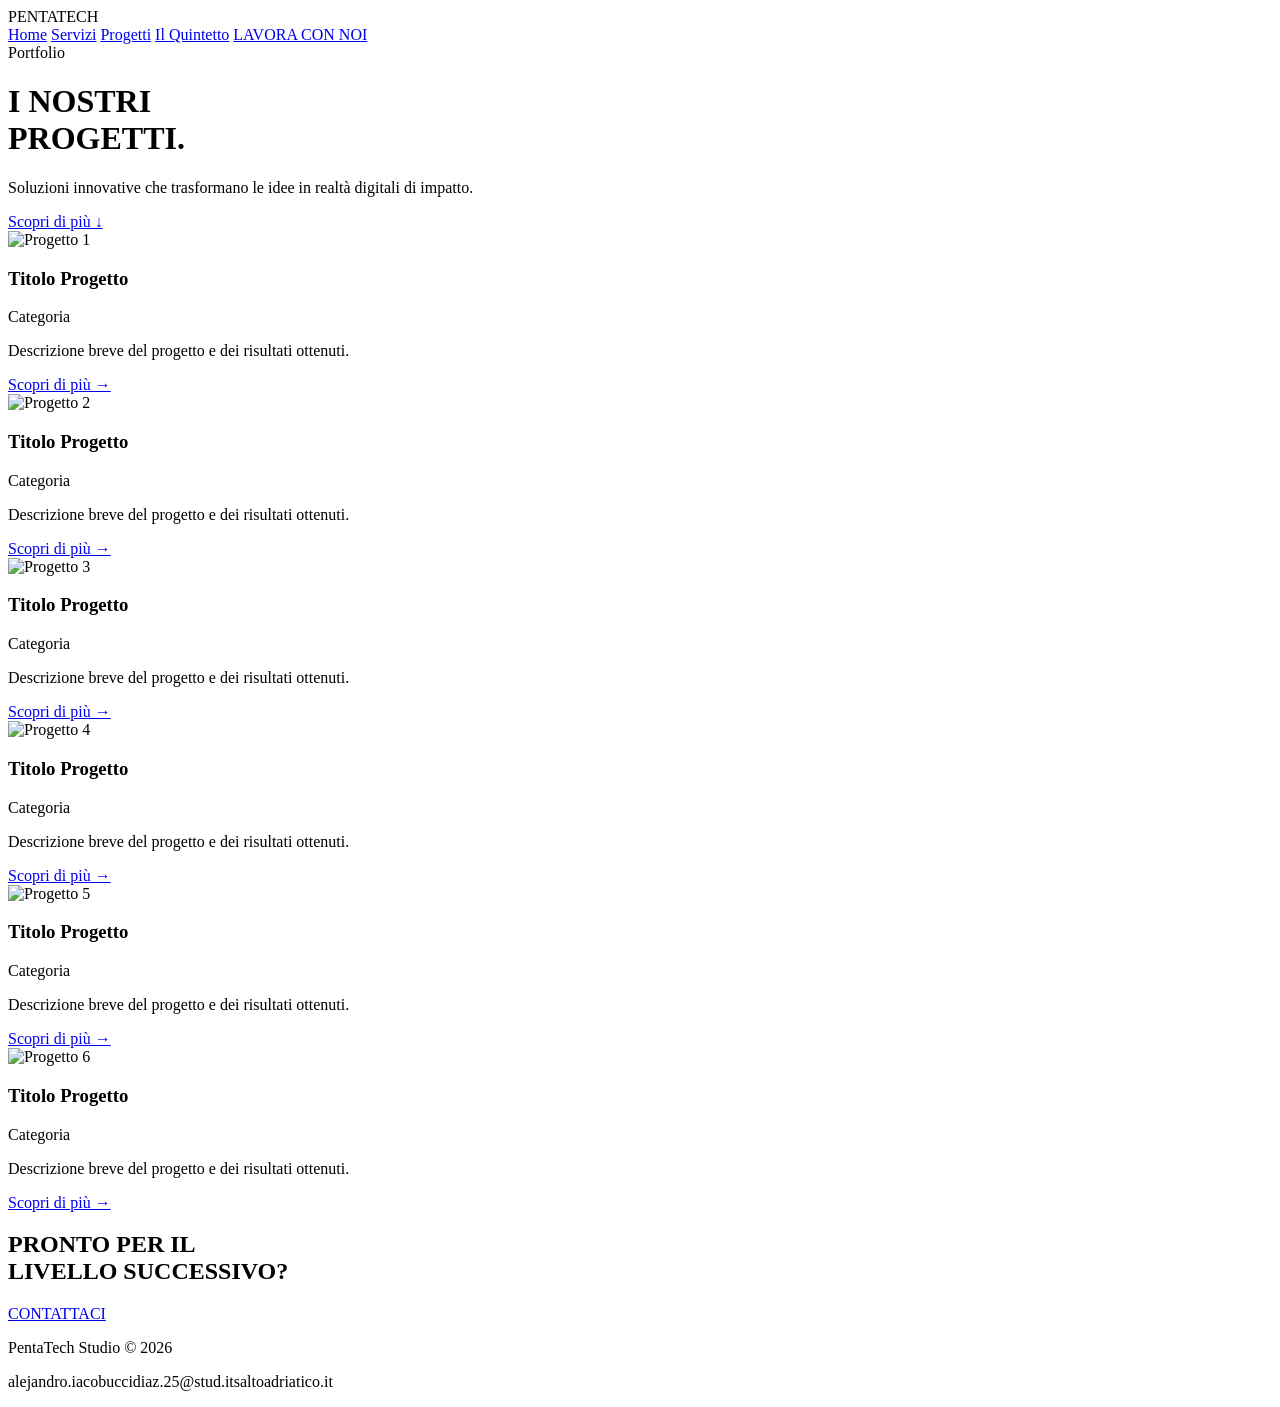
==== progetti.html @ 02f83491 "modifiche di organizazione file e aggiunta pagina progetti" ====
<!DOCTYPE html>
<html lang="it">
<head>
    <meta charset="UTF-8">
    <meta name="viewport" content="width=device-width, initial-scale=1.0">
    <title>PentaTech | Progetti</title>
    <link rel="stylesheet" href="progettiStyle.css">
    <link rel="preconnect" href="https://fonts.googleapis.com">
    <link href="https://fonts.googleapis.com/css2?family=Inter:wght@400;900&family=Space+Grotesk:wght@700&display=swap" rel="stylesheet">
</head>
<body>

    <nav class="hybrid-nav">
        <div class="logo">PENTA<span>TECH</span></div>
        <div class="nav-links">
            <a href="index.html">Home</a>
            <a href="index.html#services">Servizi</a>
            <a href="progetti.html">Progetti</a>
            <a href="index.html#galleryGrid">Il Quintetto</a>
            <a href="index.html#contact" class="cta-bold">LAVORA CON NOI</a>
        </div>
    </nav>

    <header class="projects-hero">
        <div class="container">
            <span class="top-tag">Portfolio</span>
            <h1>I NOSTRI <br><span class="outline-text">PROGETTI.</span></h1>
            <div class="hero-footer">
                <p>Soluzioni innovative che trasformano le idee in realtà digitali di impatto.</p>
                <a href="#projects" class="scroll-indicator">Scopri di più ↓</a>
            </div>
        </div>
    </header>

    <section id="projects" class="projects-section">
        <div class="container">
            <div class="projects-grid">
                <!-- I tuoi progetti verranno inseriti qui -->
                <div class="project-card">
                    <div class="project-image">
                        <img src="immagini/project1.jpg" alt="Progetto 1">
                    </div>
                    <div class="project-content">
                        <h3>Titolo Progetto</h3>
                        <p class="project-category">Categoria</p>
                        <p class="project-description">Descrizione breve del progetto e dei risultati ottenuti.</p>
                        <a href="#" class="project-link">Scopri di più →</a>
                    </div>
                </div>

                <div class="project-card">
                    <div class="project-image">
                        <img src="immagini/project2.jpg" alt="Progetto 2">
                    </div>
                    <div class="project-content">
                        <h3>Titolo Progetto</h3>
                        <p class="project-category">Categoria</p>
                        <p class="project-description">Descrizione breve del progetto e dei risultati ottenuti.</p>
                        <a href="#" class="project-link">Scopri di più →</a>
                    </div>
                </div>

                <div class="project-card">
                    <div class="project-image">
                        <img src="immagini/project3.jpg" alt="Progetto 3">
                    </div>
                    <div class="project-content">
                        <h3>Titolo Progetto</h3>
                        <p class="project-category">Categoria</p>
                        <p class="project-description">Descrizione breve del progetto e dei risultati ottenuti.</p>
                        <a href="#" class="project-link">Scopri di più →</a>
                    </div>
                </div>

                <div class="project-card">
                    <div class="project-image">
                        <img src="immagini/project4.jpg" alt="Progetto 4">
                    </div>
                    <div class="project-content">
                        <h3>Titolo Progetto</h3>
                        <p class="project-category">Categoria</p>
                        <p class="project-description">Descrizione breve del progetto e dei risultati ottenuti.</p>
                        <a href="#" class="project-link">Scopri di più →</a>
                    </div>
                </div>

                <div class="project-card">
                    <div class="project-image">
                        <img src="immagini/project5.jpg" alt="Progetto 5">
                    </div>
                    <div class="project-content">
                        <h3>Titolo Progetto</h3>
                        <p class="project-category">Categoria</p>
                        <p class="project-description">Descrizione breve del progetto e dei risultati ottenuti.</p>
                        <a href="#" class="project-link">Scopri di più →</a>
                    </div>
                </div>

                <div class="project-card">
                    <div class="project-image">
                        <img src="immagini/project6.jpg" alt="Progetto 6">
                    </div>
                    <div class="project-content">
                        <h3>Titolo Progetto</h3>
                        <p class="project-category">Categoria</p>
                        <p class="project-description">Descrizione breve del progetto e dei risultati ottenuti.</p>
                        <a href="#" class="project-link">Scopri di più →</a>
                    </div>
                </div>
            </div>
        </div>
    </section>

    <footer id="contact" class="footer-hybrid">
        <div class="container">
            <h2>PRONTO PER IL <br>LIVELLO SUCCESSIVO?</h2>
            <div class="footer-actions">
                <a href="mailto:info@pentatech.it" class="massive-btn">CONTATTACI</a>
                <div class="footer-meta">
                    <p>PentaTech Studio © 2026</p>
                    <p>alejandro.iacobuccidiaz.25@stud.itsaltoadriatico.it</p>
                </div>
            </div>
        </div>
    </footer>

    <script src="script.js"></script>
</body>
</html>
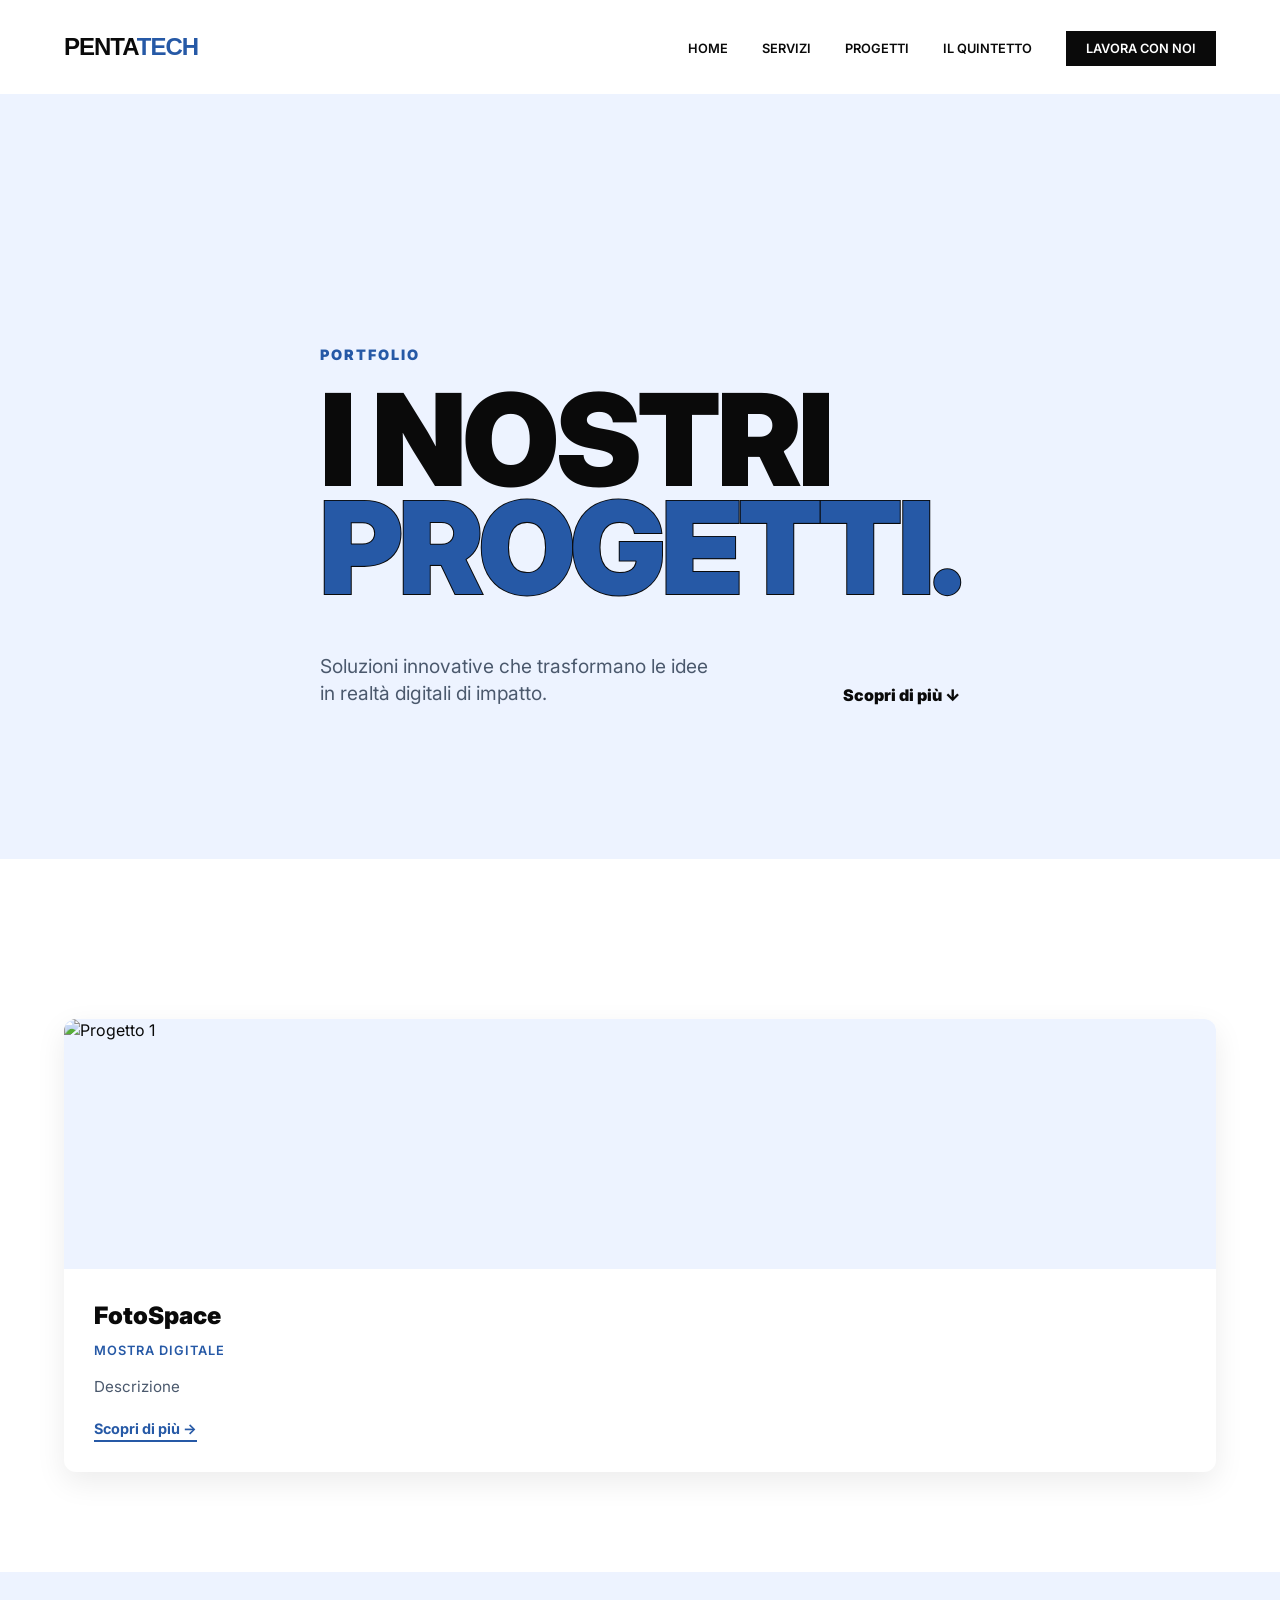
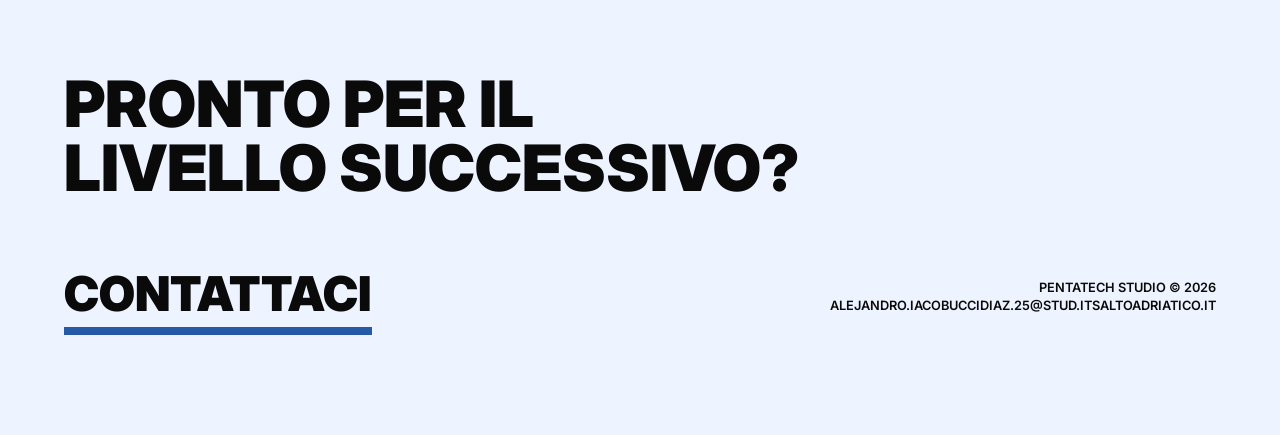
==== commit 92a15cc9: "aggiunta pagina progetti" ====
--- a/progetti.html
+++ b/progetti.html
@@ -4,7 +4,8 @@
     <meta charset="UTF-8">
     <meta name="viewport" content="width=device-width, initial-scale=1.0">
     <title>PentaTech | Progetti</title>
-    <link rel="stylesheet" href="progettiStyle.css">
+    <link rel="stylesheet" href="/stili/style.css">
+    <link rel="stylesheet" href="/stili/progettiStyle.css">
     <link rel="preconnect" href="https://fonts.googleapis.com">
     <link href="https://fonts.googleapis.com/css2?family=Inter:wght@400;900&family=Space+Grotesk:wght@700&display=swap" rel="stylesheet">
 </head>
@@ -38,75 +39,19 @@
                 <!-- I tuoi progetti verranno inseriti qui -->
                 <div class="project-card">
                     <div class="project-image">
-                        <img src="immagini/project1.jpg" alt="Progetto 1">
+                        <img src="https://www.artribune.com/wp-content/uploads/2025/12/img20251121120802-scaled.jpg" alt="Progetto 1">
                     </div>
                     <div class="project-content">
-                        <h3>Titolo Progetto</h3>
-                        <p class="project-category">Categoria</p>
-                        <p class="project-description">Descrizione breve del progetto e dei risultati ottenuti.</p>
+                        <h3>FotoSpace</h3>
+                        <p class="project-category">Mostra Digitale</p>
+                        <p class="project-description">Descrizione</p>
                         <a href="#" class="project-link">Scopri di più →</a>
                     </div>
                 </div>
 
-                <div class="project-card">
-                    <div class="project-image">
-                        <img src="immagini/project2.jpg" alt="Progetto 2">
-                    </div>
-                    <div class="project-content">
-                        <h3>Titolo Progetto</h3>
-                        <p class="project-category">Categoria</p>
-                        <p class="project-description">Descrizione breve del progetto e dei risultati ottenuti.</p>
-                        <a href="#" class="project-link">Scopri di più →</a>
-                    </div>
-                </div>
+                
 
-                <div class="project-card">
-                    <div class="project-image">
-                        <img src="immagini/project3.jpg" alt="Progetto 3">
-                    </div>
-                    <div class="project-content">
-                        <h3>Titolo Progetto</h3>
-                        <p class="project-category">Categoria</p>
-                        <p class="project-description">Descrizione breve del progetto e dei risultati ottenuti.</p>
-                        <a href="#" class="project-link">Scopri di più →</a>
-                    </div>
-                </div>
-
-                <div class="project-card">
-                    <div class="project-image">
-                        <img src="immagini/project4.jpg" alt="Progetto 4">
-                    </div>
-                    <div class="project-content">
-                        <h3>Titolo Progetto</h3>
-                        <p class="project-category">Categoria</p>
-                        <p class="project-description">Descrizione breve del progetto e dei risultati ottenuti.</p>
-                        <a href="#" class="project-link">Scopri di più →</a>
-                    </div>
-                </div>
-
-                <div class="project-card">
-                    <div class="project-image">
-                        <img src="immagini/project5.jpg" alt="Progetto 5">
-                    </div>
-                    <div class="project-content">
-                        <h3>Titolo Progetto</h3>
-                        <p class="project-category">Categoria</p>
-                        <p class="project-description">Descrizione breve del progetto e dei risultati ottenuti.</p>
-                        <a href="#" class="project-link">Scopri di più →</a>
-                    </div>
-                </div>
-
-                <div class="project-card">
-                    <div class="project-image">
-                        <img src="immagini/project6.jpg" alt="Progetto 6">
-                    </div>
-                    <div class="project-content">
-                        <h3>Titolo Progetto</h3>
-                        <p class="project-category">Categoria</p>
-                        <p class="project-description">Descrizione breve del progetto e dei risultati ottenuti.</p>
-                        <a href="#" class="project-link">Scopri di più →</a>
-                    </div>
-                </div>
+                
             </div>
         </div>
     </section>
@@ -125,5 +70,56 @@
     </footer>
 
     <script src="script.js"></script>
+    <script>
+        // Funzione per animazione typing del titolo progetti
+        function initProjectsTitleTypingEffect() {
+            const h1 = document.querySelector('.projects-hero h1');
+            if (!h1) return;
+            
+            const originalHTML = h1.innerHTML;
+            const text = h1.textContent;
+            
+            // Ricostruiamo con ogni carattere wrappato in uno span
+            let newHTML = '';
+            let charIndex = 0;
+            
+            const tempDiv = document.createElement('div');
+            tempDiv.innerHTML = originalHTML;
+            
+            // Funzione ricorsiva per processare i nodi
+            function processNode(node) {
+                if (node.nodeType === 3) { // Text node
+                    let html = '';
+                    for (let i = 0; i < node.textContent.length; i++) {
+                        const char = node.textContent[i];
+                        html += `<span class="char" style="animation-delay: ${charIndex * 0.08}s">${char}</span>`;
+                        charIndex++;
+                    }
+                    return html;
+                } else if (node.nodeType === 1) { // Element node
+                    if (node.tagName === 'BR') {
+                        return '<br>';
+                    }
+                    let html = `<${node.tagName} class="${node.className}">`;
+                    for (let child of node.childNodes) {
+                        html += processNode(child);
+                    }
+                    html += `</${node.tagName}>`;
+                    return html;
+                }
+                return '';
+            }
+            
+            newHTML = processNode(tempDiv) || originalHTML;
+            h1.innerHTML = newHTML;
+        }
+        
+        // Chiamare la funzione quando il DOM è pronto
+        document.addEventListener('DOMContentLoaded', () => {
+            setTimeout(() => {
+                initProjectsTitleTypingEffect();
+            }, 300);
+        });
+    </script>
 </body>
 </html>
--- a/stili/style.css
+++ b/stili/style.css
@@ -0,0 +1,609 @@
+:root {
+    --sapphire: #2659A6;
+    --wisteria: #829CC4;
+    --alice-blue: #EDF3FF;
+    --blue-slate: #4B596D;
+    --black: #0a0a0a;
+    --white: #ffffff;
+}
+
+* { margin: 0; padding: 0; box-sizing: border-box; }
+
+body {
+    font-family: 'Inter', sans-serif;
+    background-color: var(--white);
+    color: var(--black);
+    line-height: 1.4;
+}
+
+.container { max-width: 1400px; margin: 0 auto; padding: 0 5%; }
+
+/* --- NAVIGATION --- */
+.hybrid-nav {
+    display: flex;
+    justify-content: space-between;
+    align-items: center;
+    padding: 30px 5%;
+    position: sticky;
+    top: 0;
+    background: rgba(255,255,255,0.9);
+    backdrop-filter: blur(10px);
+    z-index: 100;
+}
+
+.logo {
+    font-family: 'Space Grotesk', sans-serif;
+    font-weight: 700;
+    font-size: 1.5rem;
+    letter-spacing: -1px;
+}
+
+.logo span { color: var(--sapphire); }
+
+.nav-links a {
+    text-decoration: none;
+    color: var(--black);
+    font-weight: 600;
+    font-size: 0.8rem;
+    margin-left: 30px;
+    text-transform: uppercase;
+}
+
+.cta-bold {
+    background: var(--black);
+    color: white !important;
+    padding: 10px 20px;
+}
+
+/* --- HERO (Audace ma Pulito) --- */
+.hero-hybrid {
+    height: 85vh;
+    display: flex;
+    align-items: center;
+    background: var(--alice-blue);
+    padding-top: 100px;
+}
+
+.top-tag {
+    font-weight: 900;
+    font-size: 0.9rem;
+    color: var(--sapphire);
+    text-transform: uppercase;
+    letter-spacing: 2px;
+    display: block;
+    margin-bottom: 20px;
+}
+
+.hero-hybrid h1 {
+    font-size: clamp(3rem, 10vw, 8rem);
+    font-weight: 900;
+    line-height: 0.85;
+    letter-spacing: -4px;
+}
+
+.hero-hybrid h1 .char {
+    display: inline;
+    opacity: 0;
+    animation: charAppear 0.08s ease-out forwards;
+}
+
+@keyframes charAppear {
+    from {
+        opacity: 0;
+    }
+    to {
+        opacity: 1;
+    }
+}
+
+.outline-text {
+    color: var(--sapphire);
+    -webkit-text-stroke: 2px var(--black);
+    text-stroke: 2px var(--black);
+    paint-order: stroke fill;
+    text-rendering: geometricPrecision;
+}
+
+.hero-footer {
+    margin-top: 50px;
+    display: flex;
+    justify-content: space-between;
+    align-items: flex-end;
+}
+
+.hero-footer p { max-width: 400px; font-size: 1.2rem; color: var(--blue-slate); }
+
+.scroll-indicator { color: var(--black); text-decoration: none; font-weight: 900; }
+
+/* --- BENTO GRID (Il mix perfetto) --- */
+.bento-section { padding: 100px 0; }
+
+.bento-grid {
+    display: grid;
+    grid-template-columns: repeat(4, 1fr);
+    grid-template-rows: repeat(2, 250px);
+    gap: 20px;
+}
+
+.bento-item {
+    padding: 30px;
+    display: flex;
+    flex-direction: column;
+    justify-content: space-between;
+    transition: 0.3s ease;
+}
+
+.num { font-weight: 900; font-size: 0.8rem; opacity: 0.5; }
+
+.main-service {
+    grid-column: span 2;
+    grid-row: span 2;
+    background: var(--sapphire);
+    color: white;
+}
+
+.main-service h2 { font-size: 3rem; font-weight: 900; }
+
+.accent-service { background: var(--wisteria); color: white; }
+.dark-service { background: var(--blue-slate); color: white; }
+.light-service { background: var(--alice-blue); color: var(--black); grid-column: span 2; }
+
+/* --- TEAM LIST (Stile Iene ma Serio) --- */
+.team-minimal-bold { padding: 100px 0; background: var(--black); color: white; }
+
+.section-title { font-size: 0.9rem; letter-spacing: 5px; color: var(--wisteria); margin-bottom: 50px; }
+
+.member-row {
+    display: grid;
+    grid-template-columns: 1fr 2fr 50px;
+    padding: 30px 0;
+    border-bottom: 1px solid rgba(255,255,255,0.1);
+    align-items: center;
+    cursor: pointer;
+    transition: 0.3s;
+}
+
+.member-row:hover { color: var(--sapphire); padding-left: 20px; }
+
+.m-role { font-size: 0.8rem; font-weight: 400; opacity: 0.6; }
+.m-name { font-size: 2rem; font-weight: 900; }
+.m-plus { font-size: 2rem; text-align: right; }
+
+/* --- FOOTER --- */
+.footer-hybrid { padding: 100px 0; background: var(--alice-blue); }
+
+.footer-hybrid h2 { font-size: clamp(2rem, 5vw, 5rem); font-weight: 900; line-height: 1; }
+
+.footer-actions {
+    margin-top: 60px;
+    display: flex;
+    justify-content: space-between;
+    align-items: center;
+}
+
+.massive-btn {
+    font-size: 3rem;
+    font-weight: 900;
+    color: var(--black);
+    text-decoration: none;
+    border-bottom: 8px solid var(--sapphire);
+    transition: 0.3s;
+}
+
+
+.containerEsperti{
+    display: flex;
+    flex-direction: column;
+    background-color: var(--blue-slate);
+    height: 100vh;
+    padding-top: 5%;
+    padding: 5% 0.5% 5% 0.5%;
+    color: var(--white);
+    align-items: center;
+    font-size: 30px;
+
+}
+
+
+.title{
+    font-size: 50px;
+    font-weight: 900;
+    margin-bottom: 50px;
+    color: var(--sapphire);
+    margin-left: 5%;
+}
+
+
+.gallery-container {
+            display: flex;
+            align-items: center;
+            justify-content: center;
+            min-height: 100vh;
+            padding: 40px 20px;
+            margin-left: 10%;
+            margin-right: 10%;
+            background-color: var(--wisteria);
+        }
+
+        .gallery-wrapper {
+            width: 100%;
+            max-width: 1200px;
+            animation: fadeInDown 0.8s ease-out;
+        }
+
+        .gallery-title {
+            text-align: center;
+            margin-bottom: 60px;
+        }
+
+        .gallery-title h1 {
+            font-size: 3rem;
+            font-weight: 700;
+            color: #1a1a1a;
+            letter-spacing: -1px;
+            margin-bottom: 10px;
+        }
+
+        .gallery-title p {
+            font-size: 1.1rem;
+            color: #666;
+            font-weight: 300;
+        }
+
+        .gallery-grid {
+            display: grid;
+            grid-template-columns: repeat(auto-fit, minmax(200px, 1fr));
+            gap: 30px;
+            margin-bottom: 0;
+            background-color: var(--wisteria);
+            padding: 30px;
+        }
+
+        @media (max-width: 768px) {
+            .gallery-grid {
+                grid-template-columns: repeat(auto-fit, minmax(150px, 1fr));
+                gap: 20px;
+            }
+
+            .gallery-title h1 {
+                font-size: 2rem;
+            }
+        }
+
+        .card {
+            position: relative;
+            aspect-ratio: 3/8;
+            border-radius: 8px;
+            overflow: hidden;
+            box-shadow: 0 10px 40px rgba(0, 0, 0, 0.1);
+            cursor: pointer;
+            animation: scaleIn 0.6s ease-out backwards;
+            transition: box-shadow 0.3s ease-out;
+        }
+
+        .card:nth-child(1) { animation-delay: 0.1s; }
+        .card:nth-child(2) { animation-delay: 0.2s; }
+        .card:nth-child(3) { animation-delay: 0.3s; }
+        .card:nth-child(4) { animation-delay: 0.4s; }
+        .card:nth-child(5) { animation-delay: 0.5s; }
+
+        .card:hover {
+            box-shadow: 0 20px 60px rgba(0, 0, 0, 0.2);
+        }
+
+        .card-image {
+            width: 100%;
+            height: 100%;
+            object-fit: cover;
+            transition: opacity 0.5s cubic-bezier(0.4, 0, 0.2, 1),
+                        filter 0.5s cubic-bezier(0.4, 0, 0.2, 1);
+        }
+
+        .card:hover .card-image {
+            opacity: 0.3;
+            filter: blur(2px);
+        }
+
+        .card-overlay {
+            position: absolute;
+            top: 0;
+            left: 0;
+            right: 0;
+            bottom: 0;
+            display: flex;
+            align-items: center;
+            justify-content: center;
+            background: rgba(0, 0, 0, 0.4);
+            opacity: 0;
+            transition: opacity 0.5s cubic-bezier(0.4, 0, 0.2, 1);
+        }
+
+        .card:hover .card-overlay {
+            opacity: 1;
+        }
+
+        .card-name {
+            font-size: 1.5rem;
+            font-weight: 600;
+            color: white;
+            text-align: center;
+            letter-spacing: 0.5px;
+            transform: translateY(20px);
+            transition: transform 0.5s cubic-bezier(0.4, 0, 0.2, 1);
+        }
+
+        .card:hover .card-name {
+            transform: translateY(0);
+        }
+
+        .gallery-footer {
+            text-align: center;
+            padding-top: 0;
+            border-top: none;
+            color: #666;
+            font-size: 0.95rem;
+            animation: fadeInUp 0.8s ease-out;
+        }
+
+        @keyframes fadeInDown {
+            from {
+                opacity: 0;
+                transform: translateY(-30px);
+            }
+            to {
+                opacity: 1;
+                transform: translateY(0);
+            }
+        }
+
+        @keyframes fadeInUp {
+            from {
+                opacity: 0;
+                transform: translateY(30px);
+            }
+            to {
+                opacity: 1;
+                transform: translateY(0);
+            }
+        }
+
+        @keyframes scaleIn {
+            from {
+                opacity: 0;
+                transform: scale(0.8);
+            }
+            to {
+                opacity: 1;
+                transform: scale(1);
+            }
+        }
+
+        /* Import font Poppins da Google Fonts */
+        @import url('https://fonts.googleapis.com/css2?family=Poppins:wght@300;600;700&display=swap');
+
+
+
+
+
+
+
+
+
+.massive-btn:hover { border-color: var(--wisteria); color: var(--blue-slate); }
+
+.footer-meta { text-align: right; font-size: 0.8rem; font-weight: 600; text-transform: uppercase; }
+
+/* Responsive */
+@media (max-width: 900px) {
+    .bento-grid { grid-template-columns: 1fr; grid-template-rows: auto; }
+    .member-row { grid-template-columns: 1fr; gap: 10px; }
+    .hero-hybrid h1 { font-size: 4rem; }
+    .footer-actions { flex-direction: column; align-items: flex-start; gap: 40px; }
+}
+
+/* Mobile - Tablet (768px e sotto) */
+@media (max-width: 768px) {
+    .hybrid-nav {
+        padding: 20px 5%;
+        flex-direction: column;
+        gap: 20px;
+        text-align: center;
+    }
+    
+    .logo {
+        font-size: 1.2rem;
+    }
+    
+    .nav-links a {
+        margin-left: 15px;
+        font-size: 0.7rem;
+    }
+    
+    .hero-hybrid {
+        height: auto;
+        min-height: 70vh;
+        padding: 60px 5%;
+    }
+    
+    .hero-hybrid h1 {
+        font-size: clamp(2rem, 8vw, 4rem);
+        letter-spacing: -2px;
+    }
+    
+    .hero-footer {
+        flex-direction: column;
+        gap: 30px;
+        margin-top: 40px;
+    }
+    
+    .hero-footer p {
+        max-width: 100%;
+        font-size: 1rem;
+    }
+    
+    .container {
+        padding: 0 4%;
+    }
+    
+    .bento-grid {
+        gap: 15px;
+    }
+    
+    .bento-item {
+        padding: 20px;
+    }
+    
+    .main-service h2 {
+        font-size: 2rem;
+    }
+    
+    .title {
+        font-size: 32px;
+        margin-left: 2%;
+        margin-bottom: 30px;
+    }
+    
+    .gallery-grid {
+        grid-template-columns: repeat(auto-fit, minmax(150px, 1fr));
+        gap: 20px;
+        padding: 20px;
+        margin-left: 5%;
+        margin-right: 5%;
+    }
+    
+    .footer-hybrid h2 {
+        font-size: clamp(1.5rem, 4vw, 3rem);
+    }
+    
+    .massive-btn {
+        font-size: 2rem;
+        border-bottom: 6px solid var(--sapphire);
+    }
+    
+    .footer-meta {
+        text-align: center;
+        margin-top: 30px;
+    }
+    
+    .footer-meta p {
+        font-size: 0.7rem;
+    }
+}
+
+/* Mobile - Piccoli (480px e sotto) */
+@media (max-width: 480px) {
+    .hybrid-nav {
+        padding: 15px 4%;
+    }
+    
+    .logo {
+        font-size: 1rem;
+    }
+    
+    .nav-links a {
+        margin-left: 10px;
+        font-size: 0.6rem;
+    }
+    
+    .cta-bold {
+        padding: 8px 15px;
+        font-size: 0.6rem;
+    }
+    
+    .hero-hybrid {
+        min-height: 60vh;
+        padding: 40px 4%;
+    }
+    
+    .hero-hybrid h1 {
+        font-size: clamp(1.5rem, 6vw, 2.5rem);
+        letter-spacing: -1px;
+        line-height: 0.9;
+    }
+    
+    .top-tag {
+        font-size: 0.7rem;
+        letter-spacing: 1px;
+        margin-bottom: 15px;
+    }
+    
+    .hero-footer {
+        gap: 20px;
+        margin-top: 30px;
+    }
+    
+    .hero-footer p {
+        font-size: 0.85rem;
+    }
+    
+    .scroll-indicator {
+        font-size: 0.9rem;
+    }
+    
+    .bento-section {
+        padding: 60px 0;
+    }
+    
+    .bento-item {
+        padding: 15px;
+    }
+    
+    .main-service h2 {
+        font-size: 1.5rem;
+    }
+    
+    .bento-item h3 {
+        font-size: 1.2rem;
+    }
+    
+    .num {
+        font-size: 0.7rem;
+    }
+    
+    .title {
+        font-size: 24px;
+        margin-left: 1%;
+        margin-bottom: 25px;
+    }
+    
+    .gallery-grid {
+        grid-template-columns: repeat(auto-fit, minmax(120px, 1fr));
+        gap: 15px;
+        padding: 15px;
+        margin-left: 2%;
+        margin-right: 2%;
+    }
+    
+    .footer-hybrid {
+        padding: 60px 0;
+    }
+    
+    .footer-hybrid h2 {
+        font-size: clamp(1.2rem, 3vw, 2rem);
+        line-height: 1.1;
+    }
+    
+    .footer-actions {
+        margin-top: 40px;
+        flex-direction: column;
+        gap: 30px;
+        align-items: stretch;
+    }
+    
+    .massive-btn {
+        font-size: 1.5rem;
+        border-bottom: 5px solid var(--sapphire);
+        text-align: center;
+        padding: 20px 10px;
+    }
+    
+    .footer-meta {
+        text-align: center;
+        margin-top: 20px;
+    }
+    
+    .footer-meta p {
+        font-size: 0.65rem;
+        margin-bottom: 8px;
+    }
+}
--- a/stili/progettiStyle.css
+++ b/stili/progettiStyle.css
@@ -0,0 +1,249 @@
+/* --- PROJECTS HERO --- */
+.projects-hero {
+    height: 85vh;
+    display: flex;
+    align-items: center;
+    background: var(--alice-blue);
+    padding-top: 100px;
+}
+
+.projects-hero h1 {
+    font-size: clamp(3rem, 10vw, 8rem);
+    font-weight: 900;
+    line-height: 0.85;
+    letter-spacing: -4px;
+}
+
+.projects-hero h1 .char {
+    display: inline;
+    opacity: 0;
+    animation: charAppear 0.08s ease-out forwards;
+}
+
+@keyframes charAppear {
+    from {
+        opacity: 0;
+    }
+    to {
+        opacity: 1;
+    }
+}
+
+/* --- PROJECTS SECTION --- */
+.projects-section {
+    padding: 100px 0;
+    background: var(--white);
+}
+
+.projects-grid {
+    display: grid;
+    grid-template-columns: repeat(auto-fit, minmax(350px, 1fr));
+    gap: 40px;
+    margin-top: 60px;
+}
+
+.project-card {
+    background: var(--white);
+    border-radius: 12px;
+    overflow: hidden;
+    transition: 0.4s cubic-bezier(0.34, 1.56, 0.64, 1);
+    box-shadow: 0 10px 30px rgba(0, 0, 0, 0.08);
+    display: flex;
+    flex-direction: column;
+    height: 100%;
+    opacity: 0;
+    transform: translateY(40px);
+    animation: revealCard 0.8s cubic-bezier(0.34, 1.56, 0.64, 1) forwards;
+}
+
+@keyframes revealCard {
+    to {
+        opacity: 1;
+        transform: translateY(0);
+    }
+}
+
+.project-card:nth-child(1) { animation-delay: 0.1s; }
+.project-card:nth-child(2) { animation-delay: 0.2s; }
+.project-card:nth-child(3) { animation-delay: 0.3s; }
+.project-card:nth-child(4) { animation-delay: 0.4s; }
+.project-card:nth-child(5) { animation-delay: 0.5s; }
+.project-card:nth-child(6) { animation-delay: 0.6s; }
+
+.project-card:hover {
+    transform: translateY(-15px);
+    box-shadow: 0 25px 50px rgba(38, 89, 166, 0.2);
+}
+
+.project-image {
+    width: 100%;
+    height: 250px;
+    overflow: hidden;
+    position: relative;
+    background: var(--alice-blue);
+}
+
+.project-image img {
+    width: 100%;
+    height: 100%;
+    object-fit: cover;
+    transition: 0.5s cubic-bezier(0.34, 1.56, 0.64, 1);
+}
+
+.project-card:hover .project-image img {
+    transform: scale(1.08);
+}
+
+.project-content {
+    padding: 30px;
+    display: flex;
+    flex-direction: column;
+    justify-content: space-between;
+    flex-grow: 1;
+}
+
+.project-content h3 {
+    font-size: 1.5rem;
+    font-weight: 900;
+    color: var(--black);
+    margin-bottom: 10px;
+}
+
+.project-category {
+    font-size: 0.8rem;
+    font-weight: 600;
+    color: var(--sapphire);
+    text-transform: uppercase;
+    letter-spacing: 1px;
+    margin-bottom: 15px;
+}
+
+.project-description {
+    font-size: 0.95rem;
+    color: var(--blue-slate);
+    line-height: 1.6;
+    margin-bottom: 20px;
+    flex-grow: 1;
+}
+
+.project-link {
+    color: var(--sapphire);
+    text-decoration: none;
+    font-weight: 700;
+    font-size: 0.9rem;
+    transition: 0.3s ease-out;
+    display: inline-block;
+    width: fit-content;
+    border-bottom: 2px solid var(--sapphire);
+}
+
+.project-card:hover .project-link {
+    color: var(--black);
+    border-bottom-color: var(--black);
+    transform: translateX(5px);
+}
+
+/* --- RESPONSIVE --- */
+@media (max-width: 900px) {
+    .projects-section {
+        padding: 80px 0;
+    }
+    
+    .projects-grid {
+        grid-template-columns: repeat(auto-fit, minmax(300px, 1fr));
+        gap: 30px;
+    }
+    
+    .projects-hero {
+        padding-top: 80px;
+    }
+    
+    .projects-hero h1 {
+        font-size: 4rem;
+    }
+}
+
+@media (max-width: 768px) {
+    .projects-hero {
+        height: auto;
+        min-height: 70vh;
+        padding: 60px 5%;
+    }
+    
+    .projects-hero h1 {
+        font-size: clamp(2rem, 8vw, 4rem);
+        letter-spacing: -2px;
+    }
+    
+    .projects-section {
+        padding: 60px 0;
+    }
+    
+    .projects-grid {
+        grid-template-columns: repeat(auto-fit, minmax(250px, 1fr));
+        gap: 25px;
+        margin-top: 40px;
+    }
+    
+    .project-image {
+        height: 200px;
+    }
+    
+    .project-content {
+        padding: 20px;
+    }
+    
+    .project-content h3 {
+        font-size: 1.2rem;
+    }
+    
+    .project-description {
+        font-size: 0.85rem;
+    }
+}
+
+@media (max-width: 480px) {
+    .projects-hero {
+        min-height: 60vh;
+        padding: 40px 4%;
+    }
+    
+    .projects-hero h1 {
+        font-size: clamp(1.5rem, 6vw, 2.5rem);
+        letter-spacing: -1px;
+        line-height: 0.9;
+    }
+    
+    .projects-section {
+        padding: 40px 0;
+    }
+    
+    .projects-grid {
+        grid-template-columns: 1fr;
+        gap: 20px;
+        margin-top: 30px;
+    }
+    
+    .project-image {
+        height: 180px;
+    }
+    
+    .project-content {
+        padding: 15px;
+    }
+    
+    .project-content h3 {
+        font-size: 1rem;
+        margin-bottom: 8px;
+    }
+    
+    .project-category {
+        font-size: 0.7rem;
+        margin-bottom: 10px;
+    }
+    
+    .project-description {
+        font-size: 0.8rem;
+        margin-bottom: 15px;
+    }
+}
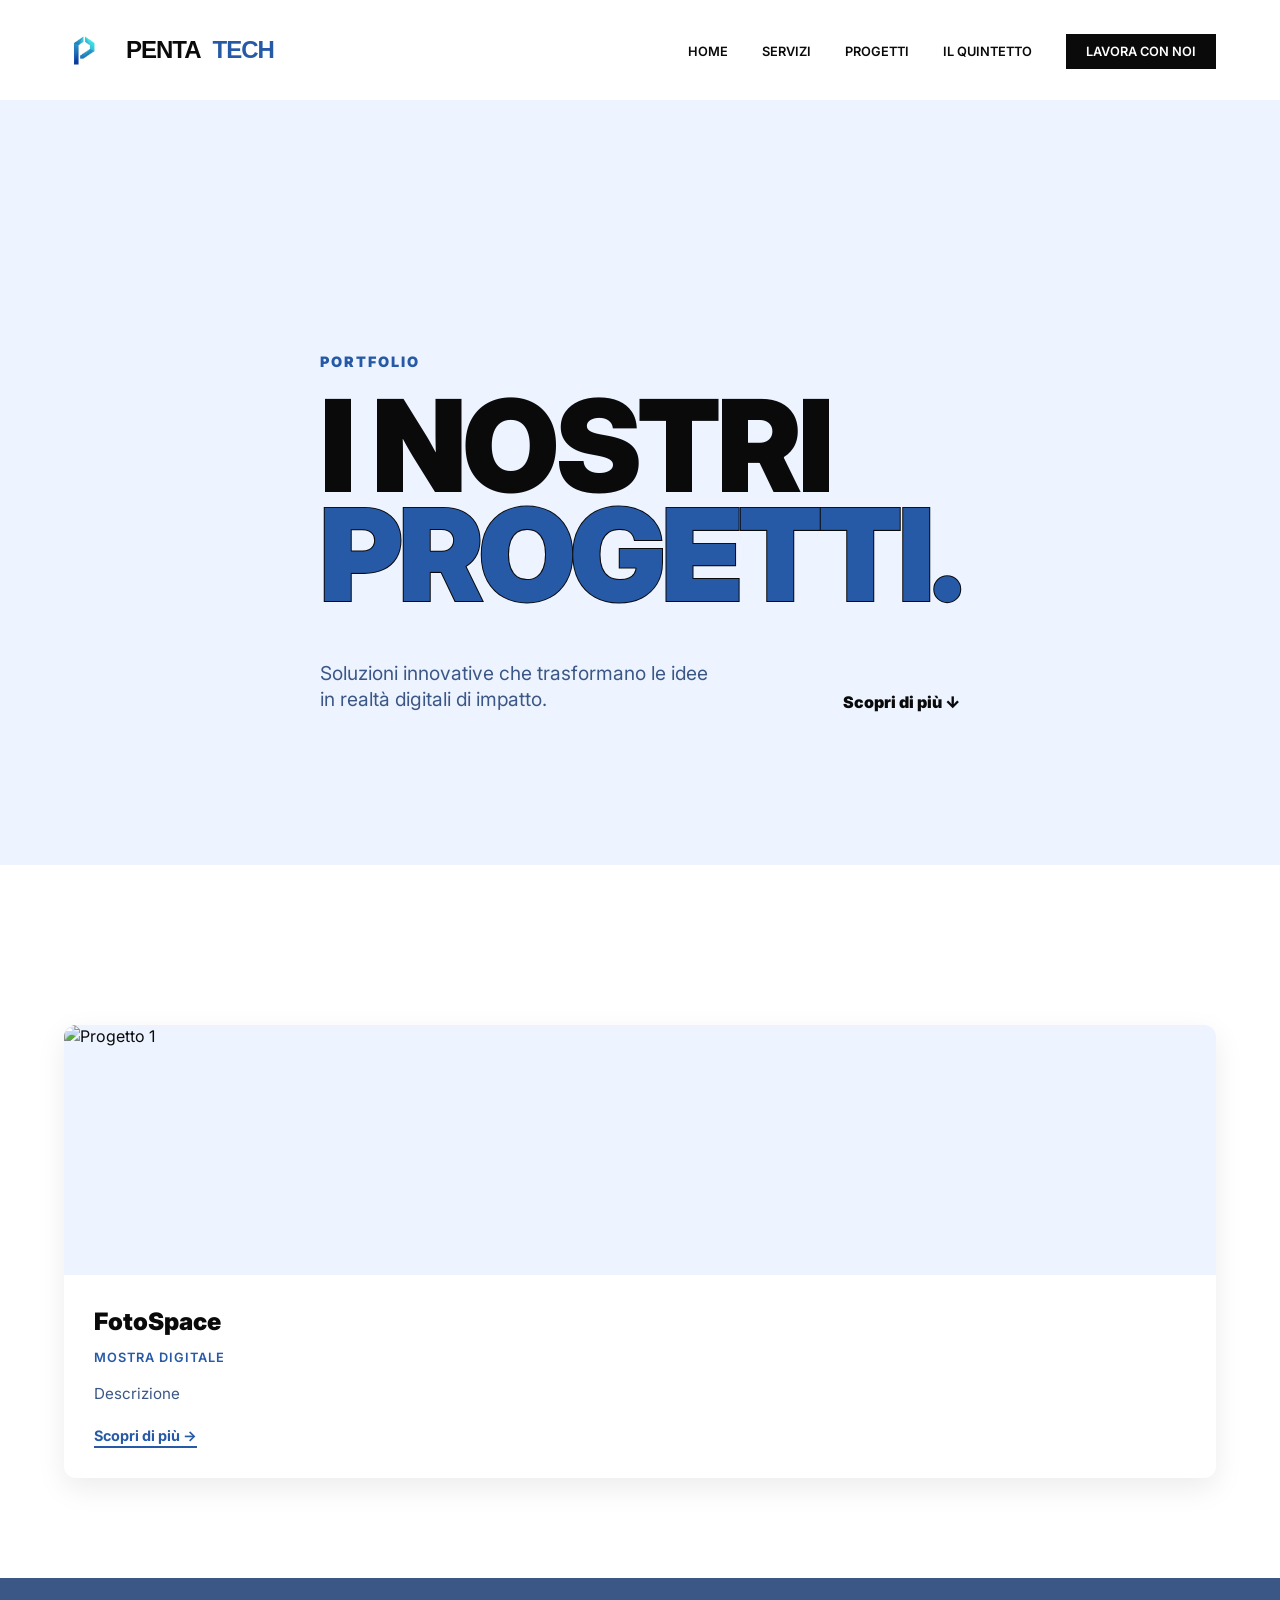
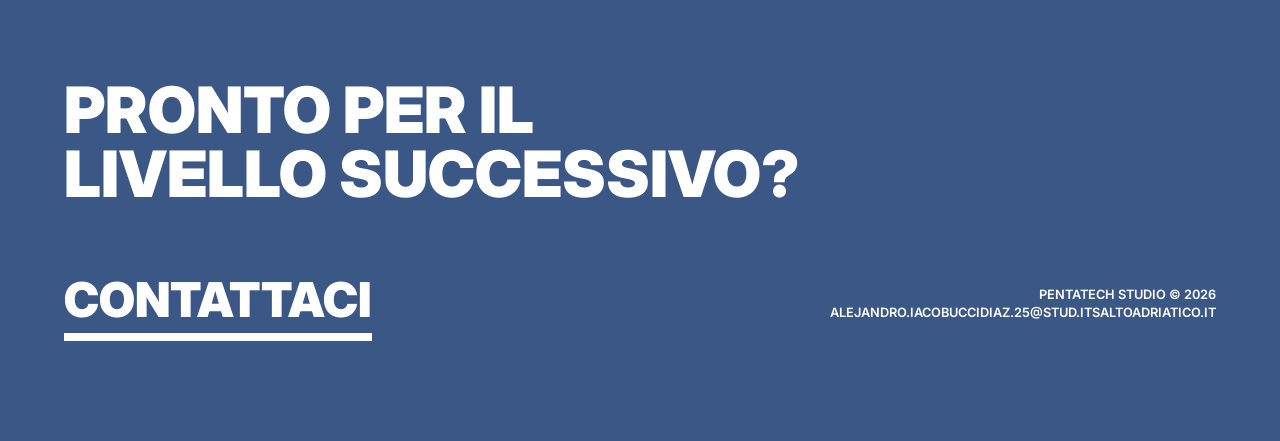
==== commit 6d921504: "update" ====
--- a/progetti.html
+++ b/progetti.html
@@ -4,15 +4,16 @@
     <meta charset="UTF-8">
     <meta name="viewport" content="width=device-width, initial-scale=1.0">
     <title>PentaTech | Progetti</title>
-    <link rel="stylesheet" href="/stili/style.css">
-    <link rel="stylesheet" href="/stili/progettiStyle.css">
+    <link rel="icon" type="image/x-icon" href="immagini/PentaTechLogo.png" >
+    <link rel="stylesheet" href="stili/style.css">
+    <link rel="stylesheet" href="stili/progettiStyle.css">
     <link rel="preconnect" href="https://fonts.googleapis.com">
     <link href="https://fonts.googleapis.com/css2?family=Inter:wght@400;900&family=Space+Grotesk:wght@700&display=swap" rel="stylesheet">
 </head>
 <body>
 
     <nav class="hybrid-nav">
-        <div class="logo">PENTA<span>TECH</span></div>
+        <div class="logo"> <img src="immagini/PentaTechLogoNoBg.png" alt="PentaTech Logo">PENTA<span>TECH</span></div>
         <div class="nav-links">
             <a href="index.html">Home</a>
             <a href="index.html#services">Servizi</a>
@@ -70,56 +71,6 @@
     </footer>
 
     <script src="script.js"></script>
-    <script>
-        // Funzione per animazione typing del titolo progetti
-        function initProjectsTitleTypingEffect() {
-            const h1 = document.querySelector('.projects-hero h1');
-            if (!h1) return;
-            
-            const originalHTML = h1.innerHTML;
-            const text = h1.textContent;
-            
-            // Ricostruiamo con ogni carattere wrappato in uno span
-            let newHTML = '';
-            let charIndex = 0;
-            
-            const tempDiv = document.createElement('div');
-            tempDiv.innerHTML = originalHTML;
-            
-            // Funzione ricorsiva per processare i nodi
-            function processNode(node) {
-                if (node.nodeType === 3) { // Text node
-                    let html = '';
-                    for (let i = 0; i < node.textContent.length; i++) {
-                        const char = node.textContent[i];
-                        html += `<span class="char" style="animation-delay: ${charIndex * 0.08}s">${char}</span>`;
-                        charIndex++;
-                    }
-                    return html;
-                } else if (node.nodeType === 1) { // Element node
-                    if (node.tagName === 'BR') {
-                        return '<br>';
-                    }
-                    let html = `<${node.tagName} class="${node.className}">`;
-                    for (let child of node.childNodes) {
-                        html += processNode(child);
-                    }
-                    html += `</${node.tagName}>`;
-                    return html;
-                }
-                return '';
-            }
-            
-            newHTML = processNode(tempDiv) || originalHTML;
-            h1.innerHTML = newHTML;
-        }
-        
-        // Chiamare la funzione quando il DOM è pronto
-        document.addEventListener('DOMContentLoaded', () => {
-            setTimeout(() => {
-                initProjectsTitleTypingEffect();
-            }, 300);
-        });
-    </script>
+    
 </body>
 </html>
--- a/stili/style.css
+++ b/stili/style.css
@@ -2,7 +2,7 @@
     --sapphire: #2659A6;
     --wisteria: #829CC4;
     --alice-blue: #EDF3FF;
-    --blue-slate: #4B596D;
+    --blue-slate: #3B5786;
     --black: #0a0a0a;
     --white: #ffffff;
 }
@@ -15,6 +15,7 @@
     color: var(--black);
     line-height: 1.4;
 }
+
 
 .container { max-width: 1400px; margin: 0 auto; padding: 0 5%; }
 
@@ -36,9 +37,17 @@
     font-weight: 700;
     font-size: 1.5rem;
     letter-spacing: -1px;
+    display: flex;
+    align-items: center;
+    gap: 12px;
 }
 
 .logo span { color: var(--sapphire); }
+
+.logo img {
+    height: 40px;
+    margin-right: 10px;
+}
 
 .nav-links a {
     text-decoration: none;
@@ -81,21 +90,6 @@
     letter-spacing: -4px;
 }
 
-.hero-hybrid h1 .char {
-    display: inline;
-    opacity: 0;
-    animation: charAppear 0.08s ease-out forwards;
-}
-
-@keyframes charAppear {
-    from {
-        opacity: 0;
-    }
-    to {
-        opacity: 1;
-    }
-}
-
 .outline-text {
     color: var(--sapphire);
     -webkit-text-stroke: 2px var(--black);
@@ -170,7 +164,7 @@
 .m-plus { font-size: 2rem; text-align: right; }
 
 /* --- FOOTER --- */
-.footer-hybrid { padding: 100px 0; background: var(--alice-blue); }
+.footer-hybrid { padding: 100px 0; background: var(--blue-slate); color: var(--white); }
 
 .footer-hybrid h2 { font-size: clamp(2rem, 5vw, 5rem); font-weight: 900; line-height: 1; }
 
@@ -184,9 +178,9 @@
 .massive-btn {
     font-size: 3rem;
     font-weight: 900;
-    color: var(--black);
+    color: var(--white);
     text-decoration: none;
-    border-bottom: 8px solid var(--sapphire);
+    border-bottom: 8px solid var(--white);
     transition: 0.3s;
 }
 
@@ -204,7 +198,6 @@
 
 }
 
-
 .title{
     font-size: 50px;
     font-weight: 900;
@@ -212,138 +205,84 @@
     color: var(--sapphire);
     margin-left: 5%;
 }
-
-
-.gallery-container {
-            display: flex;
-            align-items: center;
-            justify-content: center;
-            min-height: 100vh;
-            padding: 40px 20px;
-            margin-left: 10%;
-            margin-right: 10%;
-            background-color: var(--wisteria);
-        }
-
-        .gallery-wrapper {
-            width: 100%;
-            max-width: 1200px;
-            animation: fadeInDown 0.8s ease-out;
-        }
-
-        .gallery-title {
-            text-align: center;
-            margin-bottom: 60px;
-        }
-
-        .gallery-title h1 {
-            font-size: 3rem;
-            font-weight: 700;
-            color: #1a1a1a;
-            letter-spacing: -1px;
-            margin-bottom: 10px;
-        }
-
-        .gallery-title p {
-            font-size: 1.1rem;
-            color: #666;
-            font-weight: 300;
-        }
-
-        .gallery-grid {
-            display: grid;
-            grid-template-columns: repeat(auto-fit, minmax(200px, 1fr));
-            gap: 30px;
-            margin-bottom: 0;
-            background-color: var(--wisteria);
-            padding: 30px;
-        }
-
-        @media (max-width: 768px) {
-            .gallery-grid {
-                grid-template-columns: repeat(auto-fit, minmax(150px, 1fr));
-                gap: 20px;
-            }
-
-            .gallery-title h1 {
-                font-size: 2rem;
-            }
-        }
-
-        .card {
-            position: relative;
-            aspect-ratio: 3/8;
-            border-radius: 8px;
-            overflow: hidden;
-            box-shadow: 0 10px 40px rgba(0, 0, 0, 0.1);
-            cursor: pointer;
-            animation: scaleIn 0.6s ease-out backwards;
-            transition: box-shadow 0.3s ease-out;
-        }
-
-        .card:nth-child(1) { animation-delay: 0.1s; }
-        .card:nth-child(2) { animation-delay: 0.2s; }
-        .card:nth-child(3) { animation-delay: 0.3s; }
-        .card:nth-child(4) { animation-delay: 0.4s; }
-        .card:nth-child(5) { animation-delay: 0.5s; }
-
-        .card:hover {
-            box-shadow: 0 20px 60px rgba(0, 0, 0, 0.2);
-        }
-
-        .card-image {
-            width: 100%;
-            height: 100%;
-            object-fit: cover;
-            transition: opacity 0.5s cubic-bezier(0.4, 0, 0.2, 1),
-                        filter 0.5s cubic-bezier(0.4, 0, 0.2, 1);
-        }
-
-        .card:hover .card-image {
-            opacity: 0.3;
-            filter: blur(2px);
-        }
-
-        .card-overlay {
-            position: absolute;
-            top: 0;
-            left: 0;
-            right: 0;
-            bottom: 0;
-            display: flex;
-            align-items: center;
-            justify-content: center;
-            background: rgba(0, 0, 0, 0.4);
-            opacity: 0;
-            transition: opacity 0.5s cubic-bezier(0.4, 0, 0.2, 1);
-        }
-
-        .card:hover .card-overlay {
-            opacity: 1;
-        }
-
-        .card-name {
-            font-size: 1.5rem;
-            font-weight: 600;
-            color: white;
-            text-align: center;
-            letter-spacing: 0.5px;
-            transform: translateY(20px);
-            transition: transform 0.5s cubic-bezier(0.4, 0, 0.2, 1);
-        }
-
-        .card:hover .card-name {
-            transform: translateY(0);
-        }
-
-        .gallery-footer {
-            text-align: center;
-            padding-top: 0;
-            border-top: none;
-            color: #666;
-            font-size: 0.95rem;
-            animation: fadeInUp 0.8s ease-out;
-        }
+/* --- PEOPLE SECTION --- */
+
+/* --- PROJECTS HERO --- */
+.projects-hero h1 .char,
+.hero-hybrid h1 .char {
+    display: inline;
+    opacity: 0;
+    animation: charAppear 0.08s ease-out forwards;
+}
+
+@keyframes charAppear {
+    from { opacity: 0; }
+    to { opacity: 1; }
+}
+
+/* Responsive */
+@media (max-width: 600px) {
+    .card-panel {
+        grid-template-columns: 1fr;
+        gap: 16px;
+    }
+
+    .card--open .card-panel {
+        max-height: 700px !important;
+        padding: 0 10px 32px 10px;
+    }
+
+    .card-img {
+        width: 100%;
+        height: auto;
+        aspect-ratio: 3 / 4;
+        object-fit: cover;
+    }
+
+    .card-top {
+        grid-template-columns: 40px 1fr 30px;
+        gap: 12px;
+        padding: 20px 10px;
+    }
+
+    .card-number {
+        font-size: 1.4rem;
+    }
+
+    .card-label {
+        font-size: 1.1rem;
+    }
+
+    .card-fullname {
+        font-size: 1.2rem;
+    }
+
+    .card-bio {
+        font-size: 0.85rem;
+    }
+
+    .bento-grid {
+        grid-template-columns: 1fr;
+        grid-template-rows: auto;
+    }
+
+    .member-row {
+        grid-template-columns: 1fr;
+        gap: 10px;
+    }
+
+    .hero-hybrid h1 {
+        font-size: 4rem;
+    }
+
+    .footer-actions {
+        flex-direction: column;
+        align-items: flex-start;
+        gap: 40px;
+    }
+}
+
+        
 
         @keyframes fadeInDown {
             from {
@@ -399,211 +338,4 @@
     .member-row { grid-template-columns: 1fr; gap: 10px; }
     .hero-hybrid h1 { font-size: 4rem; }
     .footer-actions { flex-direction: column; align-items: flex-start; gap: 40px; }
-}
-
-/* Mobile - Tablet (768px e sotto) */
-@media (max-width: 768px) {
-    .hybrid-nav {
-        padding: 20px 5%;
-        flex-direction: column;
-        gap: 20px;
-        text-align: center;
-    }
-    
-    .logo {
-        font-size: 1.2rem;
-    }
-    
-    .nav-links a {
-        margin-left: 15px;
-        font-size: 0.7rem;
-    }
-    
-    .hero-hybrid {
-        height: auto;
-        min-height: 70vh;
-        padding: 60px 5%;
-    }
-    
-    .hero-hybrid h1 {
-        font-size: clamp(2rem, 8vw, 4rem);
-        letter-spacing: -2px;
-    }
-    
-    .hero-footer {
-        flex-direction: column;
-        gap: 30px;
-        margin-top: 40px;
-    }
-    
-    .hero-footer p {
-        max-width: 100%;
-        font-size: 1rem;
-    }
-    
-    .container {
-        padding: 0 4%;
-    }
-    
-    .bento-grid {
-        gap: 15px;
-    }
-    
-    .bento-item {
-        padding: 20px;
-    }
-    
-    .main-service h2 {
-        font-size: 2rem;
-    }
-    
-    .title {
-        font-size: 32px;
-        margin-left: 2%;
-        margin-bottom: 30px;
-    }
-    
-    .gallery-grid {
-        grid-template-columns: repeat(auto-fit, minmax(150px, 1fr));
-        gap: 20px;
-        padding: 20px;
-        margin-left: 5%;
-        margin-right: 5%;
-    }
-    
-    .footer-hybrid h2 {
-        font-size: clamp(1.5rem, 4vw, 3rem);
-    }
-    
-    .massive-btn {
-        font-size: 2rem;
-        border-bottom: 6px solid var(--sapphire);
-    }
-    
-    .footer-meta {
-        text-align: center;
-        margin-top: 30px;
-    }
-    
-    .footer-meta p {
-        font-size: 0.7rem;
-    }
-}
-
-/* Mobile - Piccoli (480px e sotto) */
-@media (max-width: 480px) {
-    .hybrid-nav {
-        padding: 15px 4%;
-    }
-    
-    .logo {
-        font-size: 1rem;
-    }
-    
-    .nav-links a {
-        margin-left: 10px;
-        font-size: 0.6rem;
-    }
-    
-    .cta-bold {
-        padding: 8px 15px;
-        font-size: 0.6rem;
-    }
-    
-    .hero-hybrid {
-        min-height: 60vh;
-        padding: 40px 4%;
-    }
-    
-    .hero-hybrid h1 {
-        font-size: clamp(1.5rem, 6vw, 2.5rem);
-        letter-spacing: -1px;
-        line-height: 0.9;
-    }
-    
-    .top-tag {
-        font-size: 0.7rem;
-        letter-spacing: 1px;
-        margin-bottom: 15px;
-    }
-    
-    .hero-footer {
-        gap: 20px;
-        margin-top: 30px;
-    }
-    
-    .hero-footer p {
-        font-size: 0.85rem;
-    }
-    
-    .scroll-indicator {
-        font-size: 0.9rem;
-    }
-    
-    .bento-section {
-        padding: 60px 0;
-    }
-    
-    .bento-item {
-        padding: 15px;
-    }
-    
-    .main-service h2 {
-        font-size: 1.5rem;
-    }
-    
-    .bento-item h3 {
-        font-size: 1.2rem;
-    }
-    
-    .num {
-        font-size: 0.7rem;
-    }
-    
-    .title {
-        font-size: 24px;
-        margin-left: 1%;
-        margin-bottom: 25px;
-    }
-    
-    .gallery-grid {
-        grid-template-columns: repeat(auto-fit, minmax(120px, 1fr));
-        gap: 15px;
-        padding: 15px;
-        margin-left: 2%;
-        margin-right: 2%;
-    }
-    
-    .footer-hybrid {
-        padding: 60px 0;
-    }
-    
-    .footer-hybrid h2 {
-        font-size: clamp(1.2rem, 3vw, 2rem);
-        line-height: 1.1;
-    }
-    
-    .footer-actions {
-        margin-top: 40px;
-        flex-direction: column;
-        gap: 30px;
-        align-items: stretch;
-    }
-    
-    .massive-btn {
-        font-size: 1.5rem;
-        border-bottom: 5px solid var(--sapphire);
-        text-align: center;
-        padding: 20px 10px;
-    }
-    
-    .footer-meta {
-        text-align: center;
-        margin-top: 20px;
-    }
-    
-    .footer-meta p {
-        font-size: 0.65rem;
-        margin-bottom: 8px;
-    }
 }
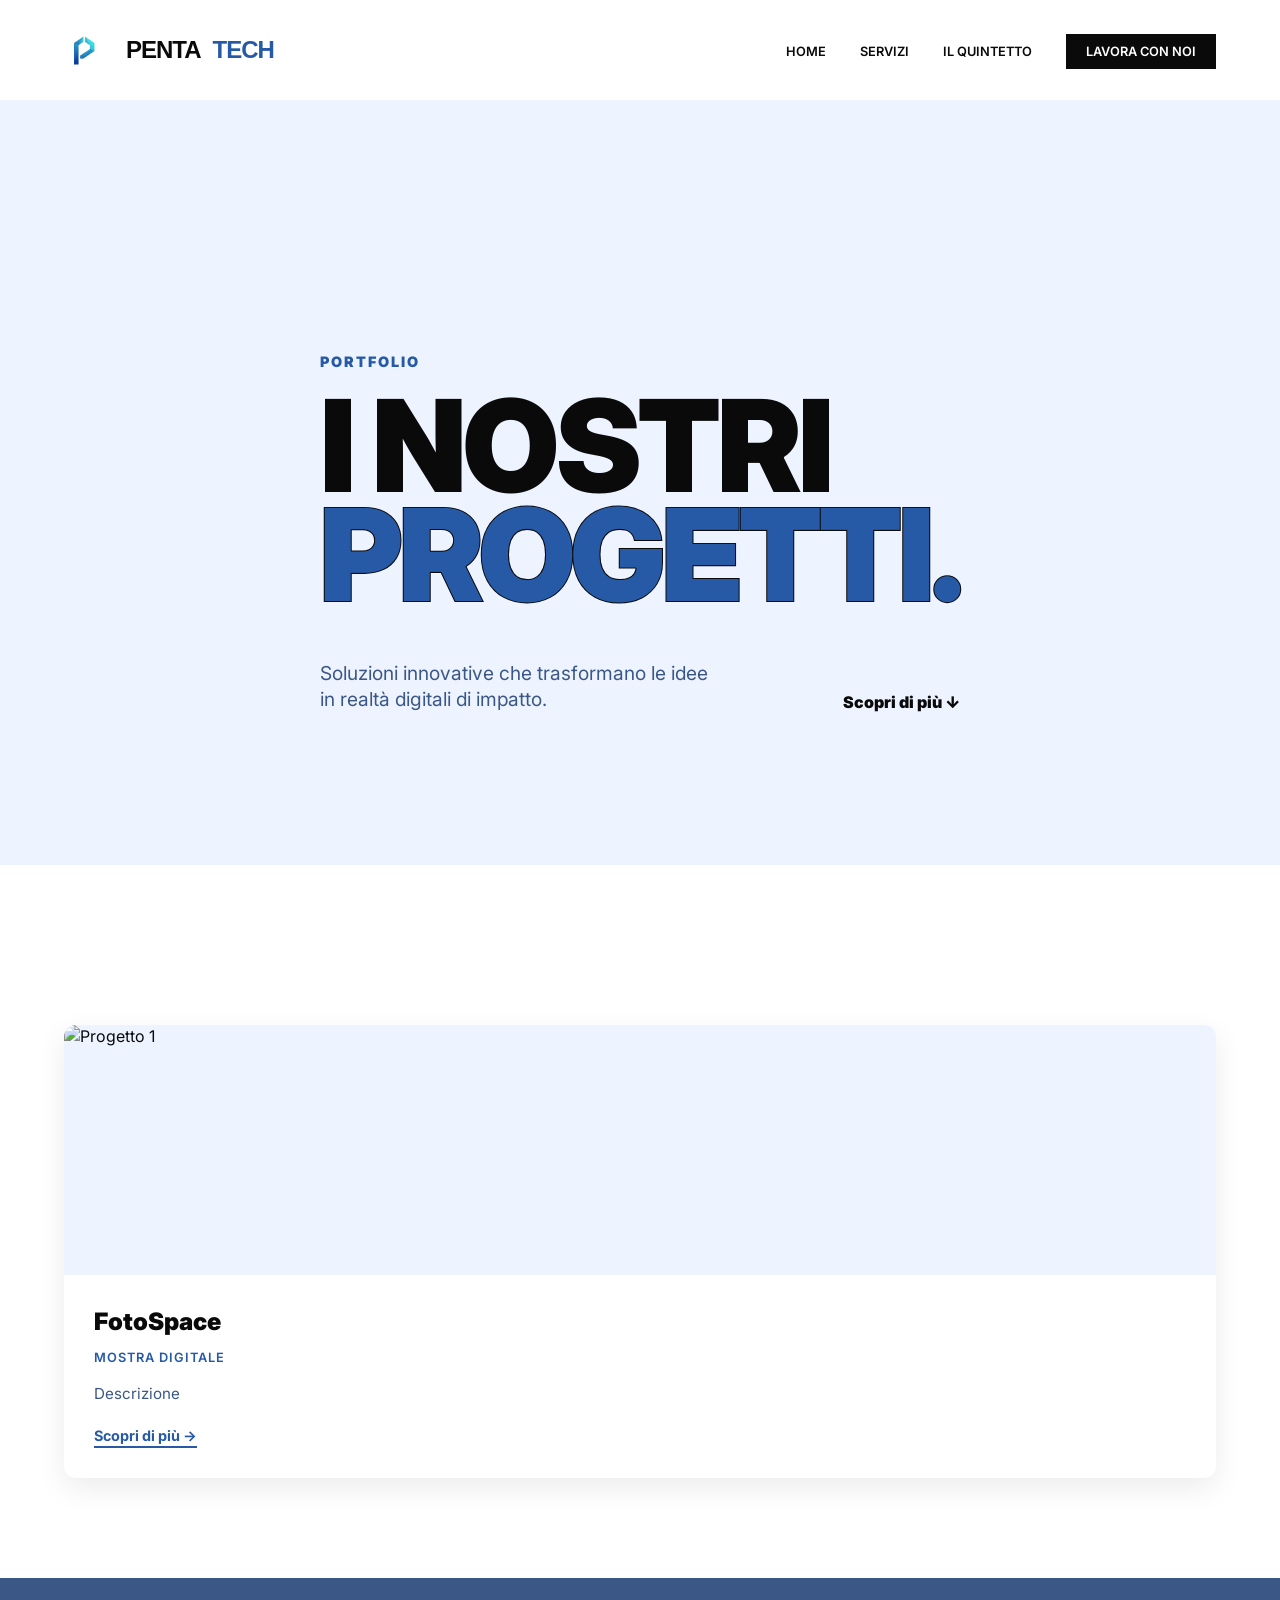
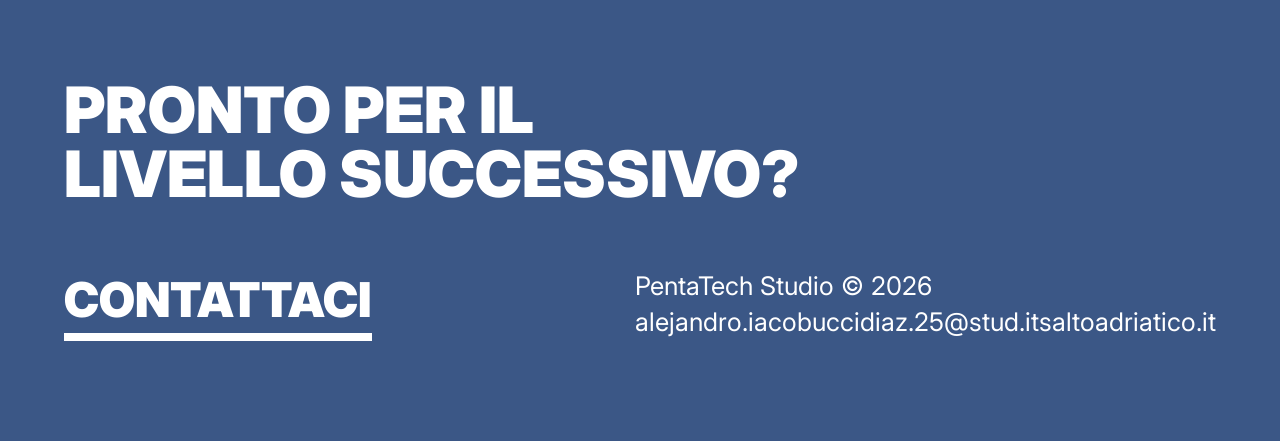
==== commit d92c1309: "fix the order of the links in the nav bar" ====
--- a/progetti.html
+++ b/progetti.html
@@ -17,7 +17,6 @@
         <div class="nav-links">
             <a href="index.html">Home</a>
             <a href="index.html#services">Servizi</a>
-            <a href="progetti.html">Progetti</a>
             <a href="index.html#galleryGrid">Il Quintetto</a>
             <a href="index.html#contact" class="cta-bold">LAVORA CON NOI</a>
         </div>
--- a/stili/style.css
+++ b/stili/style.css
@@ -127,7 +127,7 @@
     transition: 0.3s ease;
 }
 
-.num { font-weight: 900; font-size: 0.8rem; opacity: 0.5; }
+.num { font-weight: 900; font-size: 2em; opacity: 0.5; }
 
 .main-service {
     grid-column: span 2;
@@ -173,6 +173,13 @@
     display: flex;
     justify-content: space-between;
     align-items: center;
+}
+
+.footer-copy {
+    margin-top: 60px;
+    color: var(--white);
+    font-size: 1.1rem;
+    text-align: center;
 }
 
 .massive-btn {
@@ -203,7 +210,6 @@
     font-weight: 900;
     margin-bottom: 50px;
     color: var(--sapphire);
-    margin-left: 5%;
 }
 /* --- PEOPLE SECTION --- */
 
@@ -328,9 +334,18 @@
 
 
 
-.massive-btn:hover { border-color: var(--wisteria); color: var(--blue-slate); }
-
-.footer-meta { text-align: right; font-size: 0.8rem; font-weight: 600; text-transform: uppercase; }
+.massive-btn:hover { border-color: var(--white)};
+
+.footer-meta { 
+    text-align: right; 
+    font-size: 1.8rem; 
+    font-weight: 600; 
+    text-transform: uppercase; 
+}
+
+.footer-meta p{ 
+    font-size: 1.6rem; 
+}
 
 /* Responsive */
 @media (max-width: 900px) {
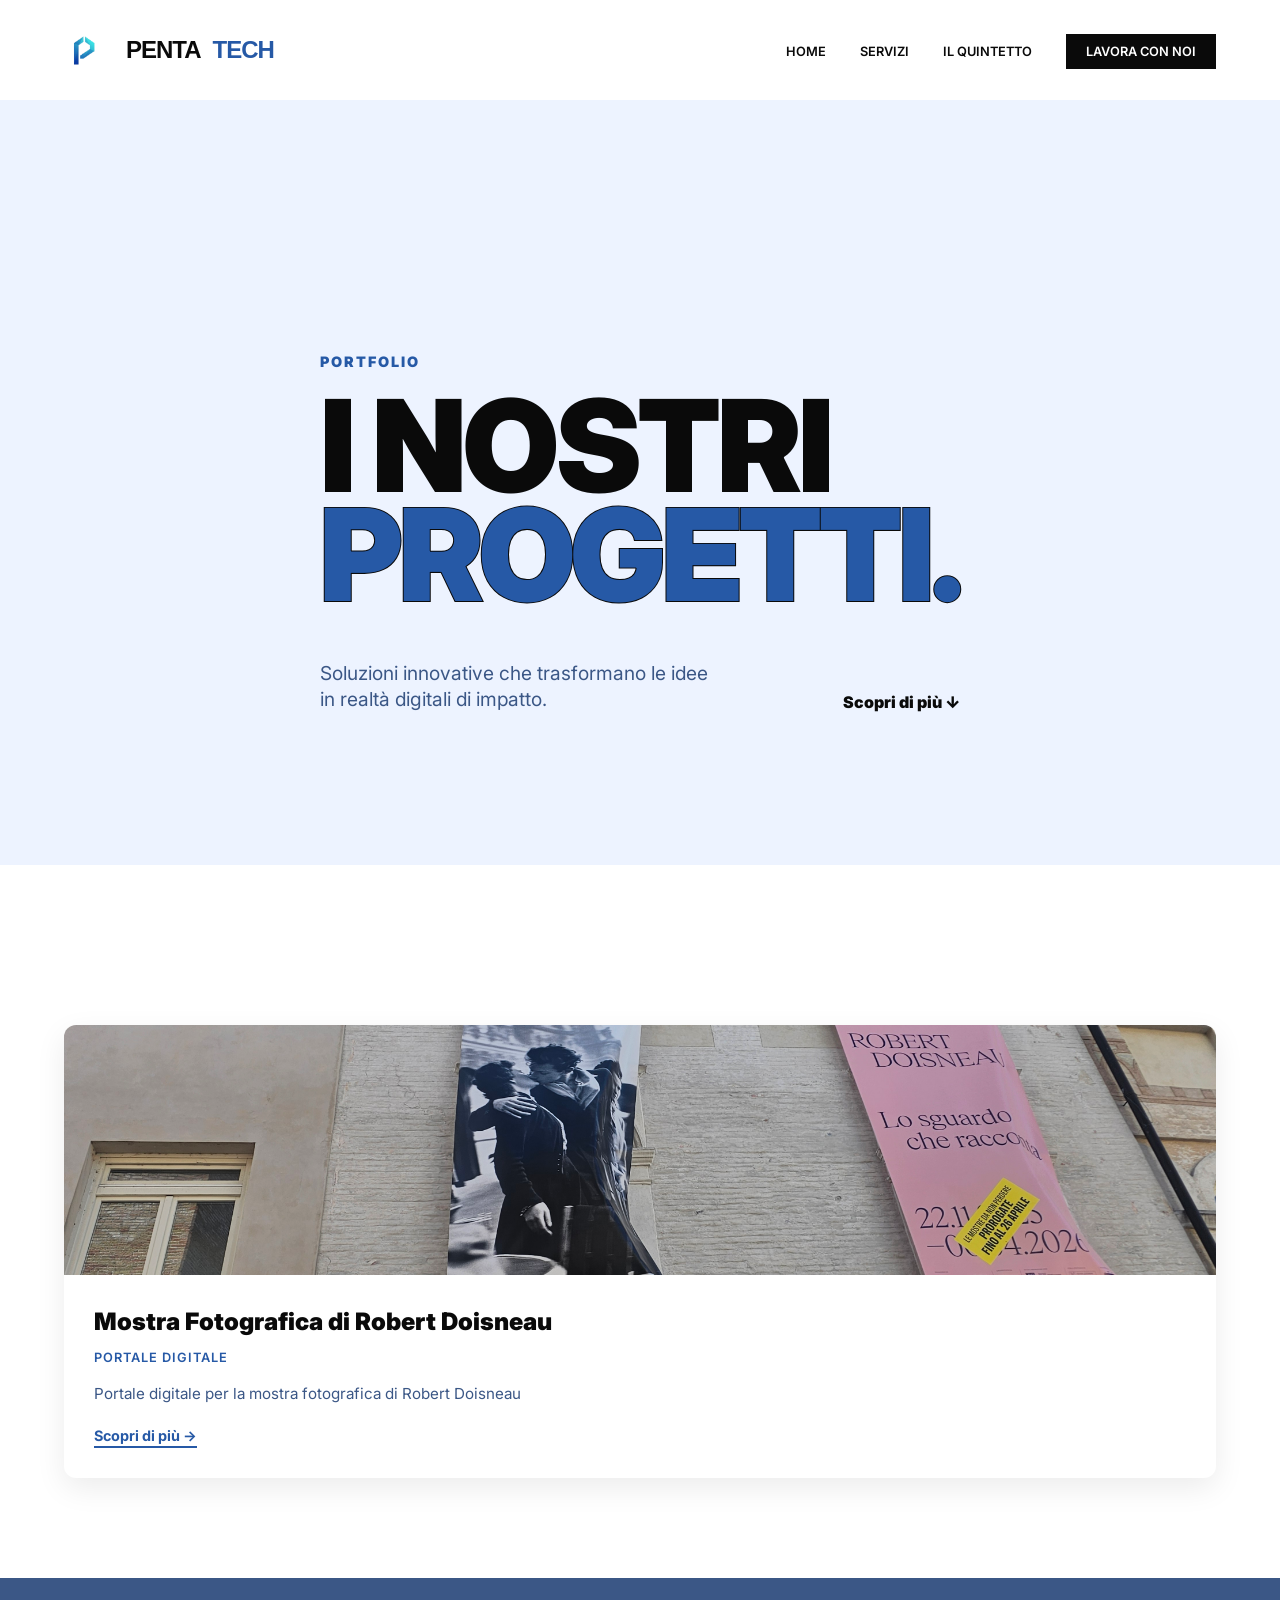
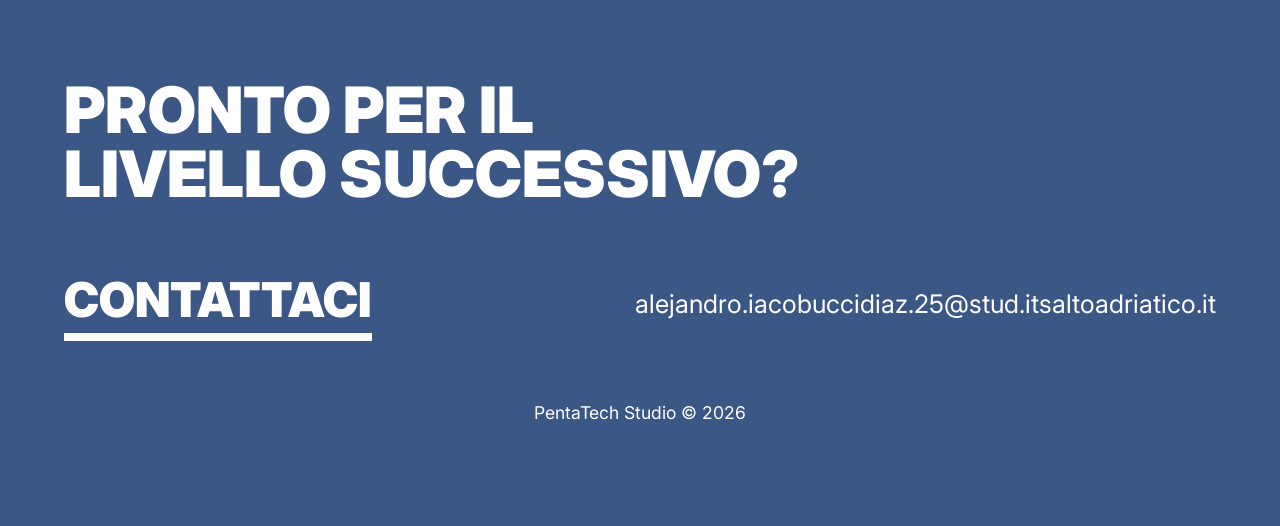
==== commit efd193b4: "modifiche stile e aggiunte per telefono" ====
--- a/progetti.html
+++ b/progetti.html
@@ -39,12 +39,12 @@
                 <!-- I tuoi progetti verranno inseriti qui -->
                 <div class="project-card">
                     <div class="project-image">
-                        <img src="https://www.artribune.com/wp-content/uploads/2025/12/img20251121120802-scaled.jpg" alt="Progetto 1">
+                        <img src="immagini/mostra.jpg" alt="Progetto 1">
                     </div>
                     <div class="project-content">
-                        <h3>FotoSpace</h3>
-                        <p class="project-category">Mostra Digitale</p>
-                        <p class="project-description">Descrizione</p>
+                        <h3>Mostra Fotografica di Robert Doisneau</h3>
+                        <p class="project-category">Portale digitale</p>
+                        <p class="project-description">Portale digitale per la mostra fotografica di Robert Doisneau</p>
                         <a href="#" class="project-link">Scopri di più →</a>
                     </div>
                 </div>
@@ -60,16 +60,16 @@
         <div class="container">
             <h2>PRONTO PER IL <br>LIVELLO SUCCESSIVO?</h2>
             <div class="footer-actions">
-                <a href="mailto:info@pentatech.it" class="massive-btn">CONTATTACI</a>
+                <a href="mailto:alejandro.iacobuccidiaz.25@stud.itsaltoadriatico.it" class="massive-btn">CONTATTACI</a>
                 <div class="footer-meta">
-                    <p>PentaTech Studio © 2026</p>
                     <p>alejandro.iacobuccidiaz.25@stud.itsaltoadriatico.it</p>
                 </div>
             </div>
+            <p class="footer-copy">PentaTech Studio © 2026</p>
         </div>
     </footer>
 
-    <script src="script.js"></script>
+    <script src="scriptFinale.js"></script>
     
 </body>
 </html>
--- a/stili/style.css
+++ b/stili/style.css
@@ -348,9 +348,142 @@
 }
 
 /* Responsive */
-@media (max-width: 900px) {
-    .bento-grid { grid-template-columns: 1fr; grid-template-rows: auto; }
-    .member-row { grid-template-columns: 1fr; gap: 10px; }
-    .hero-hybrid h1 { font-size: 4rem; }
-    .footer-actions { flex-direction: column; align-items: flex-start; gap: 40px; }
+/* --- OTTIMIZZAZIONE RESPONSIVE GENERALE --- */
+
+@media (max-width: 1024px) {
+    .hero-hybrid h1 {
+        letter-spacing: -2px; /* Riduce l'overlap sui tablet */
+    }
+    
+    .bento-grid {
+        grid-template-columns: repeat(2, 1fr); /* Tablet: 2 colonne */
+        grid-template-rows: auto;
+    }
+}
+
+@media (max-width: 768px) {
+    /* Navigazione mobile semplificata */
+    .hybrid-nav {
+        padding: 15px 5%;
+        flex-direction: column;
+        gap: 15px;
+    }
+
+    .nav-links {
+        display: flex;
+        flex-wrap: wrap;
+        justify-content: center;
+        gap: 10px;
+    }
+
+    .nav-links a {
+        margin-left: 0;
+        margin: 0 10px;
+        font-size: 0.7rem;
+    }
+
+    /* Hero Section */
+    .hero-hybrid {
+        height: auto;
+        padding: 120px 0 60px 0;
+        text-align: left;
+    }
+
+    .hero-hybrid h1 {
+        font-size: 3.5rem; /* Forza una dimensione leggibile */
+        line-height: 1;
+        letter-spacing: -1px;
+    }
+
+    .outline-text {
+        -webkit-text-stroke: 1px var(--black); /* Tratto più sottile su mobile */
+    }
+
+    .hero-footer {
+        flex-direction: column;
+        align-items: flex-start;
+        gap: 30px;
+    }
+
+    /* Bento Grid diventa una lista verticale */
+    .bento-grid {
+        grid-template-columns: 1fr;
+        grid-template-rows: auto;
+        gap: 15px;
+    }
+
+    .main-service, .light-service {
+        grid-column: span 1;
+    }
+
+    .main-service h2 {
+        font-size: 2rem;
+    }
+
+    .bento-item {
+        min-height: 200px;
+    }
+
+    /* Team List */
+    .member-row {
+        grid-template-columns: 1fr auto;
+        gap: 5px;
+        padding: 20px 0;
+    }
+
+    .m-role {
+        grid-column: span 2;
+        order: 3;
+    }
+
+    .m-name {
+        font-size: 1.4rem;
+    }
+
+    /* Footer */
+    .footer-hybrid h2 {
+        font-size: 2.5rem;
+    }
+
+    .massive-btn {
+        font-size: 1.8rem;
+        border-bottom-width: 4px;
+    }
+
+    .footer-actions {
+        flex-direction: column;
+        align-items: flex-start;
+        gap: 30px;
+    }
+
+    .footer-meta {
+        text-align: left;
+        font-size: 1.2rem;
+    }
+
+    .footer-meta p {
+        font-size: 1rem;
+    }
+
+    /* Contenitore Esperti */
+    .containerEsperti {
+        height: auto;
+        padding: 60px 5%;
+    }
+
+    .title {
+        font-size: 32px;
+        text-align: center;
+    }
+}
+
+/* Fix per schermi molto piccoli (iPhone SE, etc) */
+@media (max-width: 380px) {
+    .hero-hybrid h1 {
+        font-size: 2.8rem;
+    }
+    
+    .nav-links a {
+        font-size: 0.6rem;
+    }
 }
--- a/stili/progettiStyle.css
+++ b/stili/progettiStyle.css
@@ -144,106 +144,91 @@
 }
 
 /* --- RESPONSIVE --- */
-@media (max-width: 900px) {
-    .projects-section {
-        padding: 80px 0;
-    }
-    
-    .projects-grid {
-        grid-template-columns: repeat(auto-fit, minmax(300px, 1fr));
-        gap: 30px;
-    }
-    
-    .projects-hero {
-        padding-top: 80px;
-    }
-    
-    .projects-hero h1 {
-        font-size: 4rem;
-    }
-}
+/* --- OTTIMIZZAZIONE MOBILE PROJECTS --- */
 
 @media (max-width: 768px) {
+    /* Hero dei progetti */
     .projects-hero {
         height: auto;
-        min-height: 70vh;
-        padding: 60px 5%;
-    }
-    
+        min-height: 60vh; /* Ridotta l'altezza per non obbligare troppo scroll */
+        display: flex;
+        align-items: center;
+        padding: 100px 5% 60px 5%;
+    }
+
     .projects-hero h1 {
-        font-size: clamp(2rem, 8vw, 4rem);
+        /* Line-height leggermente aumentata per evitare sovrapposizioni su mobile */
+        line-height: 1; 
         letter-spacing: -2px;
-    }
-    
-    .projects-section {
-        padding: 60px 0;
-    }
-    
+        font-size: 3.5rem; /* Override del clamp se necessario */
+    }
+
+    /* Griglia Progetti */
     .projects-grid {
-        grid-template-columns: repeat(auto-fit, minmax(250px, 1fr));
-        gap: 25px;
-        margin-top: 40px;
-    }
-    
+        /* Su mobile forziamo una colonna singola se lo spazio è poco, 
+           evitando che le card diventino troppo sottili */
+        grid-template-columns: 1fr; 
+        gap: 30px;
+        padding: 0 20px;
+    }
+
+    .project-card {
+        /* Riduciamo l'intensità dell'animazione di entrata per fluidità */
+        transform: translateY(20px); 
+    }
+
+    /* Gestione Hover su Touch */
+    .project-card:hover {
+        /* Evitiamo il sollevamento eccessivo che può nascondere il contenuto sopra */
+        transform: translateY(-5px);
+        box-shadow: 0 15px 30px rgba(38, 89, 166, 0.15);
+    }
+
+    .project-image {
+        height: 220px; /* Altezza fissa bilanciata */
+    }
+
+    .project-content {
+        padding: 25px;
+    }
+
+    .project-content h3 {
+        font-size: 1.3rem;
+    }
+
+    .project-description {
+        font-size: 0.9rem;
+        margin-bottom: 25px;
+    }
+
+    /* Rendiamo il link più facile da tappare (area cliccabile maggiore) */
+    .project-link {
+        padding: 10px 0;
+        font-size: 1rem;
+    }
+}
+
+@media (max-width: 480px) {
+    .projects-hero h1 {
+        font-size: 2.8rem;
+    }
+
     .project-image {
         height: 200px;
     }
-    
-    .project-content {
-        padding: 20px;
-    }
-    
-    .project-content h3 {
-        font-size: 1.2rem;
-    }
-    
-    .project-description {
-        font-size: 0.85rem;
-    }
-}
-
-@media (max-width: 480px) {
-    .projects-hero {
-        min-height: 60vh;
-        padding: 40px 4%;
-    }
-    
-    .projects-hero h1 {
-        font-size: clamp(1.5rem, 6vw, 2.5rem);
-        letter-spacing: -1px;
-        line-height: 0.9;
-    }
-    
-    .projects-section {
-        padding: 40px 0;
-    }
-    
-    .projects-grid {
-        grid-template-columns: 1fr;
-        gap: 20px;
-        margin-top: 30px;
-    }
-    
-    .project-image {
-        height: 180px;
-    }
-    
-    .project-content {
-        padding: 15px;
-    }
-    
-    .project-content h3 {
-        font-size: 1rem;
-        margin-bottom: 8px;
-    }
-    
-    .project-category {
-        font-size: 0.7rem;
-        margin-bottom: 10px;
-    }
-    
-    .project-description {
-        font-size: 0.8rem;
-        margin-bottom: 15px;
-    }
-}
+
+    /* Animazioni più veloci su schermi piccoli per dare senso di reattività */
+    .project-card {
+        animation-duration: 0.5s;
+    }
+}
+
+/* Fix per prevenire lo zoom dell'immagine al tocco su alcuni browser mobile */
+@media (hover: none) {
+    .project-card:hover .project-image img {
+        transform: none;
+    }
+    .project-card:active .project-image img {
+        transform: scale(1.05); /* Zoom leggero solo al tocco prolungato */
+    }
+}
